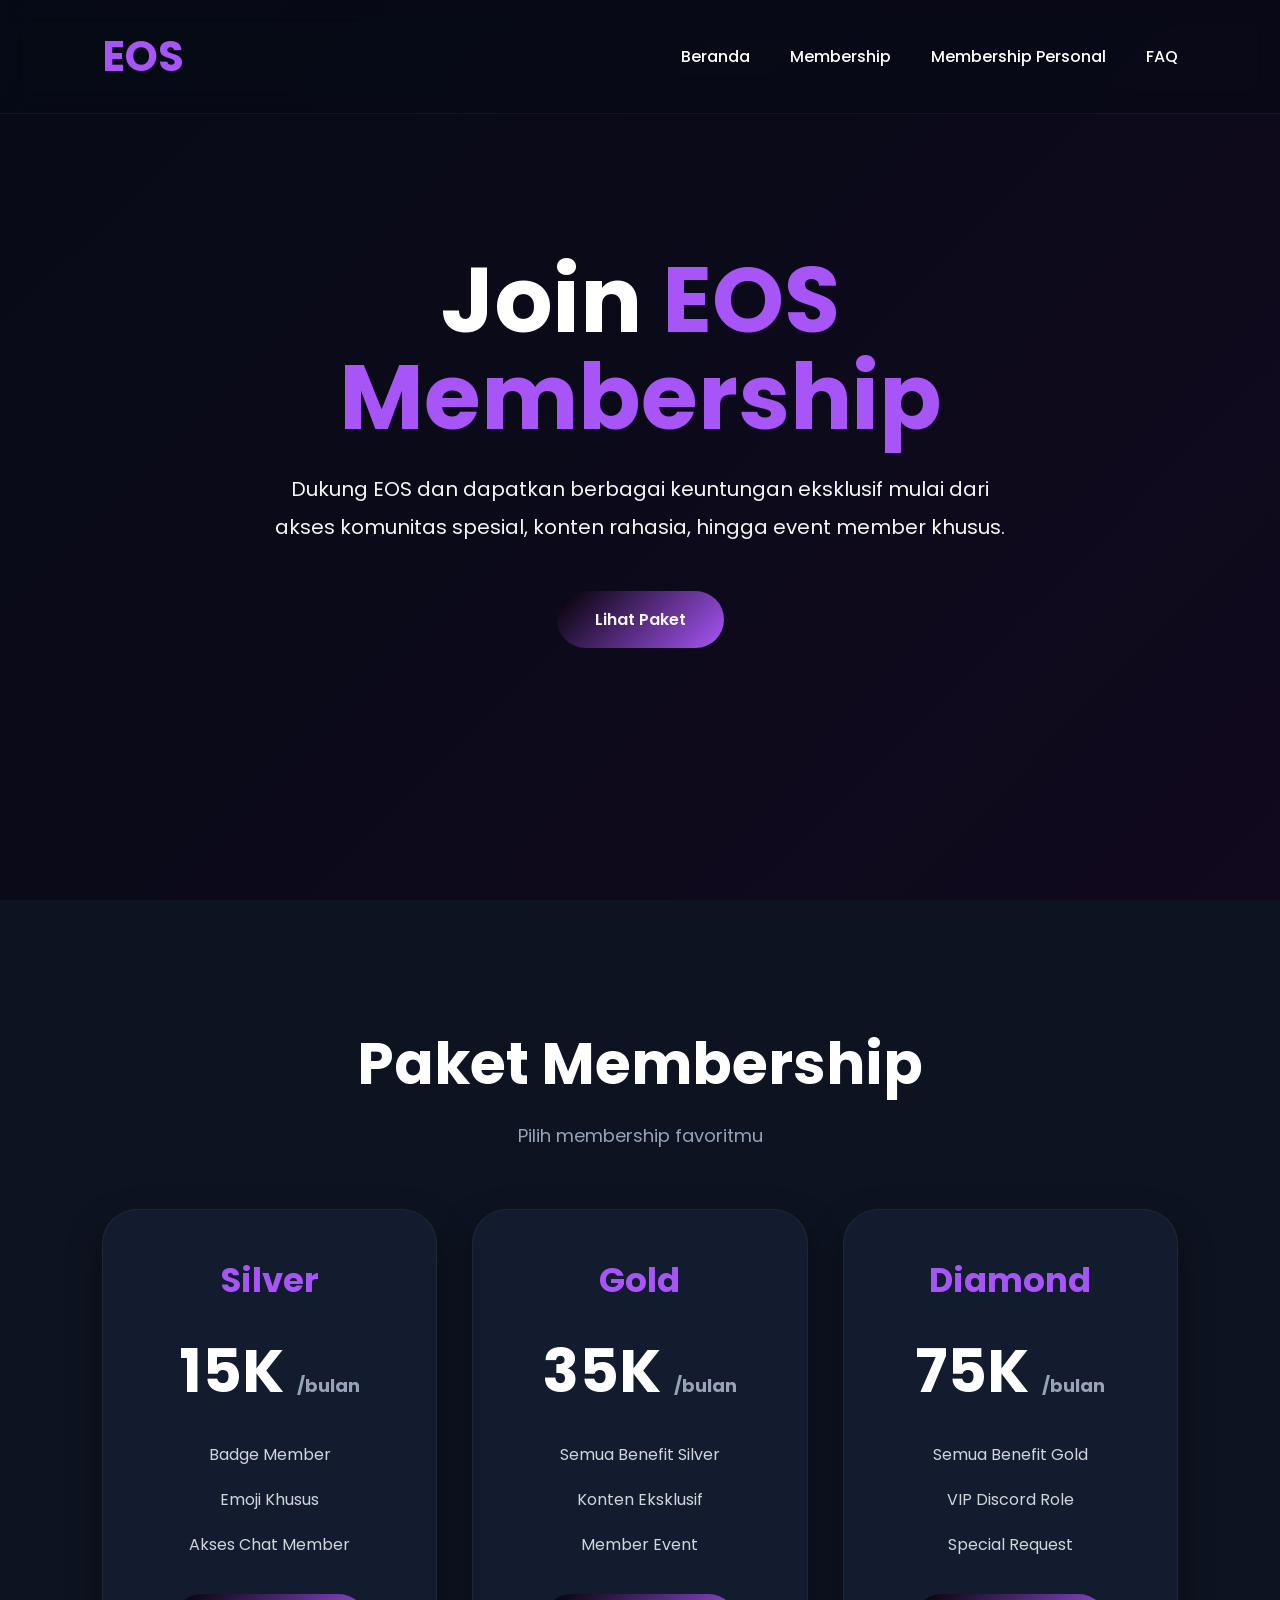
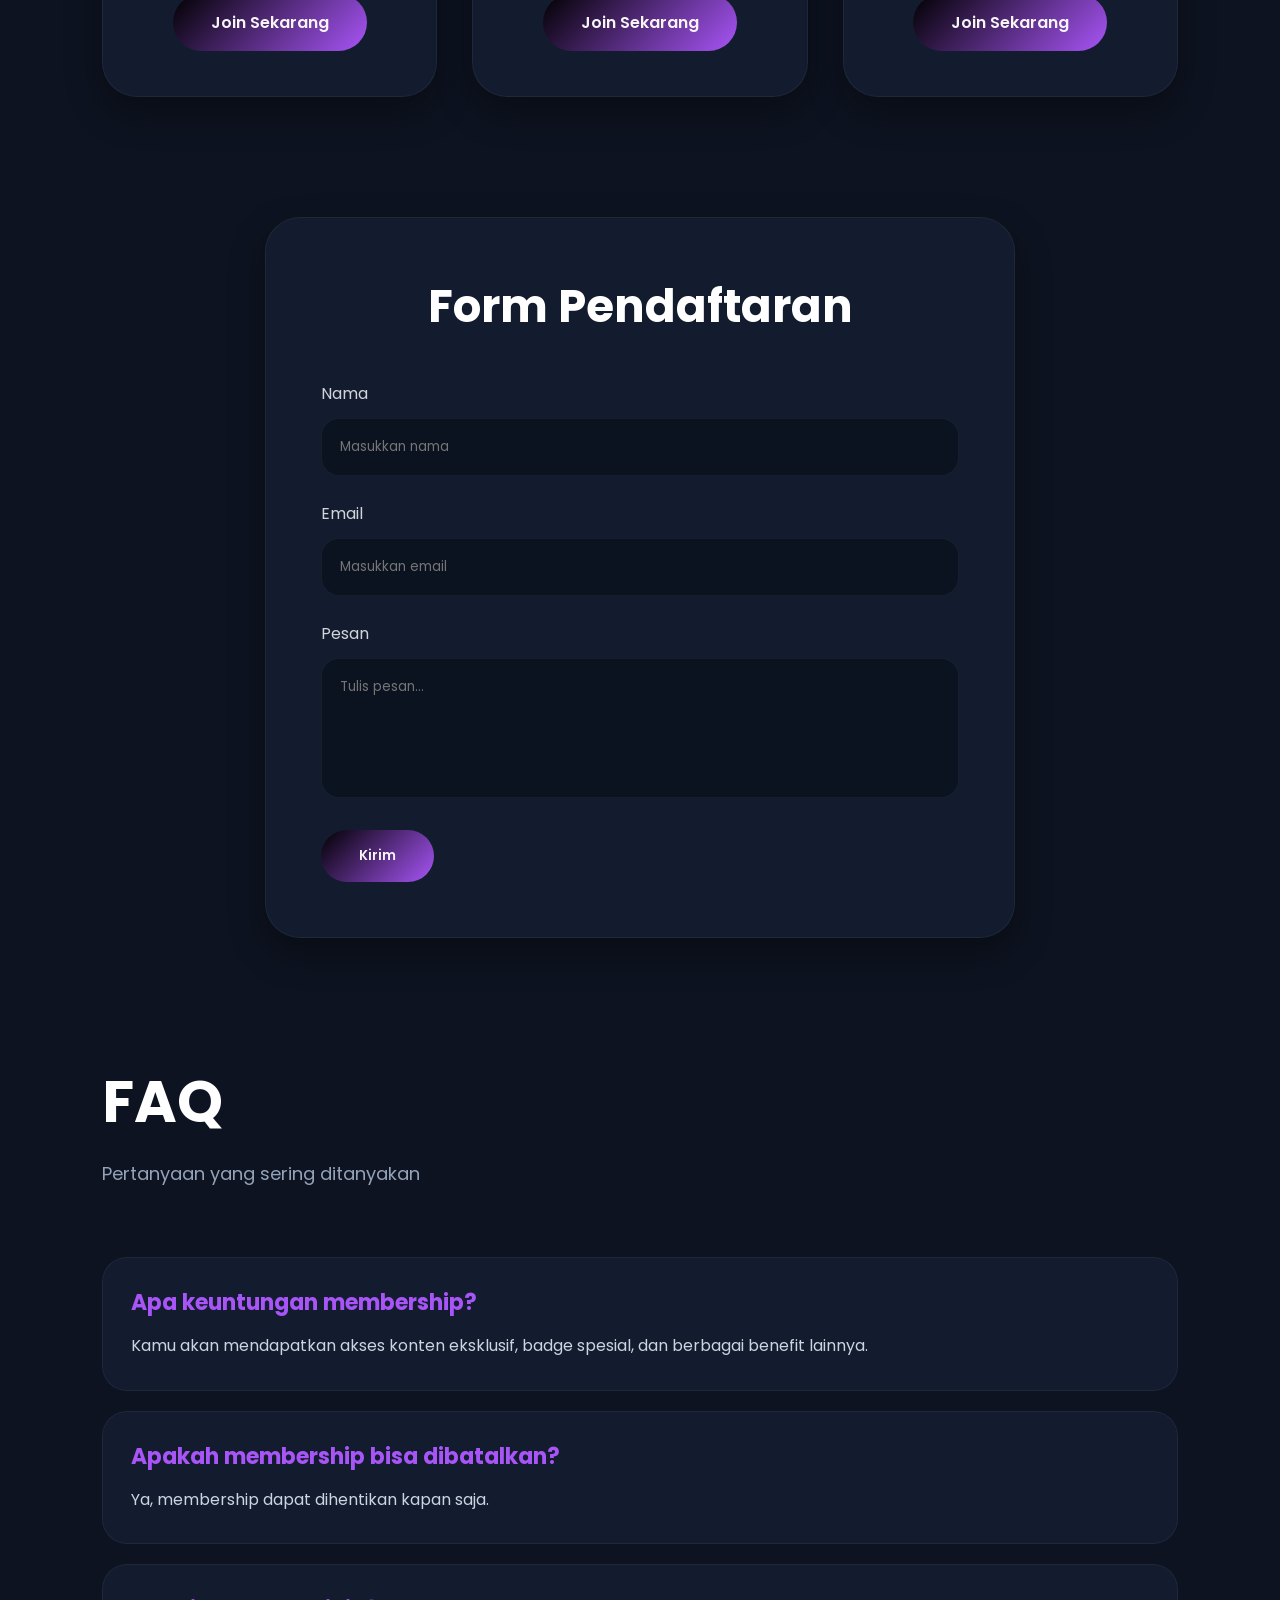
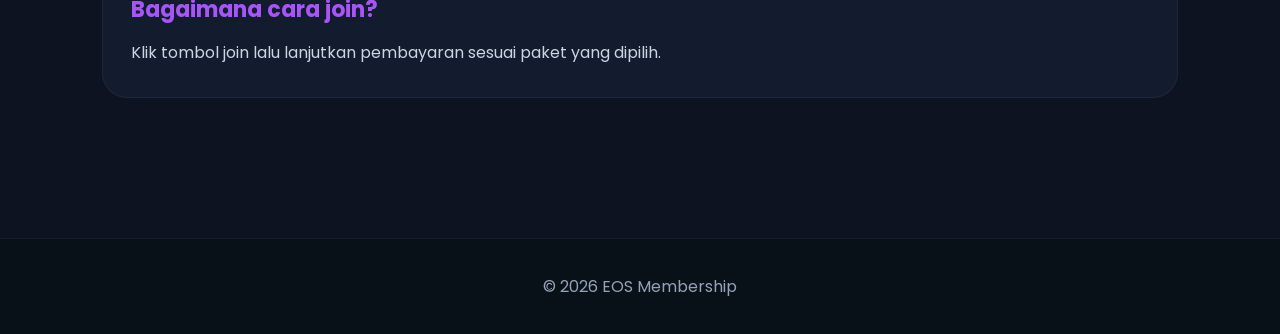
==== index.html @ 1a1ff576 "Rename Membership.html to index.html" ====
<!DOCTYPE html>
<html lang="id">
<head>
    <meta charset="UTF-8">
    <meta name="viewport" content="width=device-width, initial-scale=1.0">

    <title>EOS Membership</title>

    <link rel="stylesheet" href="Membership.css">
    <link rel="preconnect" href="https://fonts.googleapis.com">
    <link href="https://fonts.googleapis.com/css2?family=Poppins:wght@300;400;500;600;700&display=swap" rel="stylesheet">
</head>

<body>
    <nav>
        <div class="logo">
            EOS
        </div>

        <ul>
            <li>
                <a href="EON.html">Beranda</a></li>
            </li>
            <li>
                <a href="Membership.html">Membership</a>
            </li>
            <li>
                <a href="Membership Personal.html">Membership Personal</a>
            </li>
            <li>
                <a href="#faq">FAQ</a>
            </li>
        </ul>
    </nav>


    <section class="hero">
        <video
            class="hero-video"
            autoplay
            muted
            loop
            playsinline
            preload="auto">
            <source src="assets/videos/EOS Video.mp4" type="video/mp4">
        </video>
        <div class="hero-overlay"></div>
        <div class="hero-text">
            <h1>
                Join <span>EOS Membership</span>
            </h1>
            <p>
                Dukung EOS dan dapatkan berbagai keuntungan eksklusif
                mulai dari akses komunitas spesial, konten rahasia,
                hingga event member khusus.
            </p>
            <a href="#membership" class="btn">
                Lihat Paket
            </a>
        </div>
    </section>


    <section class="membership" id="membership">
        <div class="section-title">
            <h2>
                Paket Membership
            </h2>
            <p>
                Pilih membership favoritmu
            </p>
        </div>
        <div class="membership-container">

            <div class="membership-card">
                <h3>
                    Silver
                </h3>
                <div class="membership-price">
                    15K <span>/bulan</span>
                </div>
                <ul>
                    <li>Badge Member</li>
                    <li>Emoji Khusus</li>
                    <li>Akses Chat Member</li>
                </ul>
                <a href="#" class="btn">
                    Join Sekarang
                </a>
            </div>

            <div class="membership-card">
                <h3>
                    Gold
                </h3>
                <div class="membership-price">
                    35K <span>/bulan</span>
                </div>
                <ul>
                    <li>Semua Benefit Silver</li>
                    <li>Konten Eksklusif</li>
                    <li>Member Event</li>
                </ul>
                <a href="#" class="btn">
                    Join Sekarang
                </a>
            </div>

            <div class="membership-card">
                <h3>
                    Diamond
                </h3>
                <div class="membership-price">
                    75K <span>/bulan</span>
                </div>
                <ul>
                    <li>Semua Benefit Gold</li>
                    <li>VIP Discord Role</li>
                    <li>Special Request</li>
                </ul>
                <a href="#" class="btn">
                    Join Sekarang
                </a>
            </div>
        </div>
    </section>

    <section class="membership-form-section">
        <div class="membership-form">
            <h2>
                Form Pendaftaran
            </h2>
            <form id="membershipForm">
                <div class="input-box">
                    <label>
                        Nama
                    </label>
                    <input
                        type="text"
                        id="nama"
                        placeholder="Masukkan nama"
                        required>
                </div>

                <div class="input-box">
                    <label>
                        Email
                    </label>
                    <input
                        type="email"
                        id="email"
                        placeholder="Masukkan email"
                        required>
                </div>

                <div class="input-box">
                    <label>
                        Pesan
                    </label>
                    <textarea
                        id="pesan"
                        placeholder="Tulis pesan..."
                        required></textarea>
                </div>

                <button type="submit" class="btn">
                    Kirim
                </button>
            </form>
        </div>
    </section>


    <section class="faq" id="faq">
        <div class="section-title">
            <h2>
                FAQ
            </h2>
            <p>
                Pertanyaan yang sering ditanyakan
            </p>
        </div>

        <div class="membership-faq">
            <div class="faq-item">
                <h4>
                    Apa keuntungan membership?
                </h4>
                <p>
                    Kamu akan mendapatkan akses konten eksklusif,
                    badge spesial, dan berbagai benefit lainnya.
                </p>
            </div>

            <div class="faq-item">
                <h4>
                    Apakah membership bisa dibatalkan?
                </h4>
                <p>
                    Ya, membership dapat dihentikan kapan saja.
                </p>
            </div>

            <div class="faq-item">
                <h4>
                    Bagaimana cara join?
                </h4>
                <p>
                    Klik tombol join lalu lanjutkan pembayaran
                    sesuai paket yang dipilih.
                </p>
            </div>
        </div>
    </section>
    
    <div id="notif" class="notif">
        Pendaftaran berhasil!
    </div>

    <footer>
        © 2026 EOS Membership
    </footer>

    <script src="Membership.js"></script>

</body>
</html>
---- Membership.css ----
*{
    margin:0;
    padding:0;
    box-sizing:border-box;
    font-family:'Poppins', sans-serif;
}
html{
    scroll-behavior:smooth;
}
body{
    background:linear-gradient(135deg,#070b16,#12091f,#1b1029);
    color:white;
    overflow-x:hidden;
}



nav{
    position:fixed;
    top:0;
    left:0;
    width:100%;
    display:flex;
    justify-content:space-between;
    align-items:center;
    padding:25px 8%;
    background:rgba(5,10,20,0.45);
    backdrop-filter:blur(14px);
    border-bottom:1px solid rgba(255,255,255,0.05);
    z-index:1000;
}
.logo{
    font-size:42px;
    font-weight:700;
    color:#a855f7;
}
nav ul{
    display:flex;
    align-items:center;
    gap:40px;
    list-style:none;
}
nav ul li a{
    text-decoration:none;
    color:white;
    font-weight:500;
    transition:0.3s;
}
nav ul li a:hover{
    color:#a855f7;
}



.btn{
    display:inline-flex;
    justify-content:center;
    align-items:center;
    padding:16px 38px;
    border-radius:50px;
    background:linear-gradient(135deg,black,#a855f7);
    color:whitesmoke;
    text-decoration:none;
    font-weight:600;
    border:none;
    cursor:pointer;
    transition:0.4s;
}
.btn:hover{
    transform:translateY(-5px);
    box-shadow:0 15px 45px rgba(168,85,247,0.35);
}



.hero{
    position:relative;
    width:100%;
    min-height:100vh;
    display:flex;
    justify-content:center;
    align-items:center;
    text-align:center;
    overflow:hidden;
    padding:0 8%;
}
.hero-video{
    position:absolute;
    top:0;
    left:0;
    width:100%;
    height:100%;
    object-fit:cover;
    z-index:-3;
    filter:
    blur(10px)
    brightness(0.25)
    saturate(1.2);
    transform:scale(1.08);
}
.hero-overlay{
    background:
    linear-gradient(
    135deg,
    #090d18,
    #12091f,
    #1d1033
    );
}



.hero-text{
    width:100%;
    max-width:950px;
    display:flex;
    flex-direction:column;
    align-items:center;
    justify-content:center;
    margin:auto;
    animation:fadeUp 1.2s ease;
}
.hero-text h1{
    font-size:92px;
    line-height:1.05;
    margin-bottom:25px;
    font-weight:700;
    text-align:center;
}
.hero-text span{
    color:#a855f7;;
}
.hero-text p{
    width:100%;
    max-width:760px;
    font-size:20px;
    line-height:1.9;
    color:whitesmoke;
    margin-bottom:45px;
    text-align:center;
}



@keyframes fadeUp{
    from{
        opacity:0;
        transform:translateY(60px);
    }
    to{
        opacity:1;
        transform:translateY(0);
    }

}



.membership{
    padding:120px 8%;
    background:#0d1320;
    text-align:center;
}
.section-title{
    margin-bottom:60px;
}
.section-title h2{
    font-size:58px;
    margin-bottom:15px;
}
.section-title p{
    font-size:18px;
    color:#94a3b8;
}



.membership-container{
    display:grid;
    grid-template-columns:repeat(3,1fr);
    gap:35px;
}

.membership-card{
    background:#131c2e;
    padding:45px 35px;
    border-radius:35px;
    border:1px solid rgba(255,255,255,0.05);
    transition:0.4s;
    box-shadow:
    0 15px 35px rgba(0,0,0,0.35);
}
.membership-card:hover{
    transform:translateY(-12px);
    border-color:rgba(168,85,247,0.4);
    box-shadow:
    0 25px 50px rgba(0,0,0,0.45),
    0 0 25px (0,217,255,0.1),
}
.membership-card h3{
    font-size:34px;
    margin-bottom:20px;
    color:#a855f7;
}
.membership-price{
    font-size:60px;
    font-weight:700;
    margin-bottom:25px;
}
.membership-price span{
    font-size:18px;
    color:#94a3b8;
}
.membership-card ul{
    list-style:none;
    margin-bottom:35px;
}
.membership-card ul li{
    margin:16px 0;
    color:#d1d5db;
    line-height:1.8;
}



.membership-form-section{
    padding:0 8% 120px;
    background:#0d1320;
}
.membership-form{
    max-width:750px;
    margin:auto;
    background:#131c2e;
    padding:55px;
    border-radius:35px;
    border:1px solid rgba(255,255,255,0.05);
    box-shadow:
    0 15px 35px rgba(0,0,0,0.35);
}
.membership-form h2{
    text-align:center;
    margin-bottom:40px;
    font-size:45px;
}
.input-box{
    margin-bottom:25px;
}
.input-box label{
    display:block;
    margin-bottom:12px;
    color:#d1d5db;
}
.input-box input,
.input-box textarea{
    width:100%;
    padding:18px;
    border:none;
    outline:none;
    border-radius:18px;
    background:#0b1220;
    color:white;
    border:1px solid rgba(255,255,255,0.05);
}
.input-box textarea{
    height:140px;
    resize:none;
}



.faq{
    padding:0 8% 120px;
    background:#0d1320;
}
.membership-faq{
    margin-top:70px;
}
.faq-item{
    background:#131c2e;
    padding:28px;
    border-radius:25px;
    margin-bottom:20px;
    border:1px solid rgba(255,255,255,0.05);
    transition:0.3s;
}
.faq-item:hover{
    border-color:rgba(168,85,247,0.4);
}
.faq-item h4{
    font-size:22px;
    color:#a855f7;
    margin-bottom:12px;
}
.faq-item p{
    color:#cbd5e1;
    line-height:1.9;
}



footer{
    padding:35px;
    text-align:center;
    background:#081018;
    color:#94a3b8;
    border-top:1px solid rgba(255,255,255,0.05);
}



@media(max-width:1100px){
.membership-container{
    grid-template-columns:1fr;
}
.hero-text h1{
    font-size:70px;
}
}
@media(max-width:700px){
nav{
    padding:20px 6%;
}
nav ul{
    gap:20px;
}
.logo{
    font-size:34px;
}
.hero{
    padding:0 6%;
}
.hero-text h1{
    font-size:52px;
}
.hero-text p{
    font-size:16px;
}
.section-title h2{
    font-size:42px;
}
.membership-form{
    padding:35px 25px;
}
.membership-form h2{
    font-size:36px;
}
.membership-price{
    font-size:48px;
}
.btn{
    padding:14px 28px;
}
}

.notif{
    position: fixed;
    top: 20px;
    right: 20px;
    background: linear-gradient(135deg,#7b2ff7,#a855f7);
    color: white;
    padding: 15px 25px;
    border-radius: 15px;
    font-size: 16px;
    font-weight: 600;
    box-shadow: 0 10px 30px rgba(168,85,247,.4);
    opacity: 0;
    visibility: hidden;
    transform: translateY(-20px);
    transition: .3s;
    z-index: 9999;
}

.notif.show{
    opacity: 1;
    visibility: visible;
    transform: translateY(0);
}
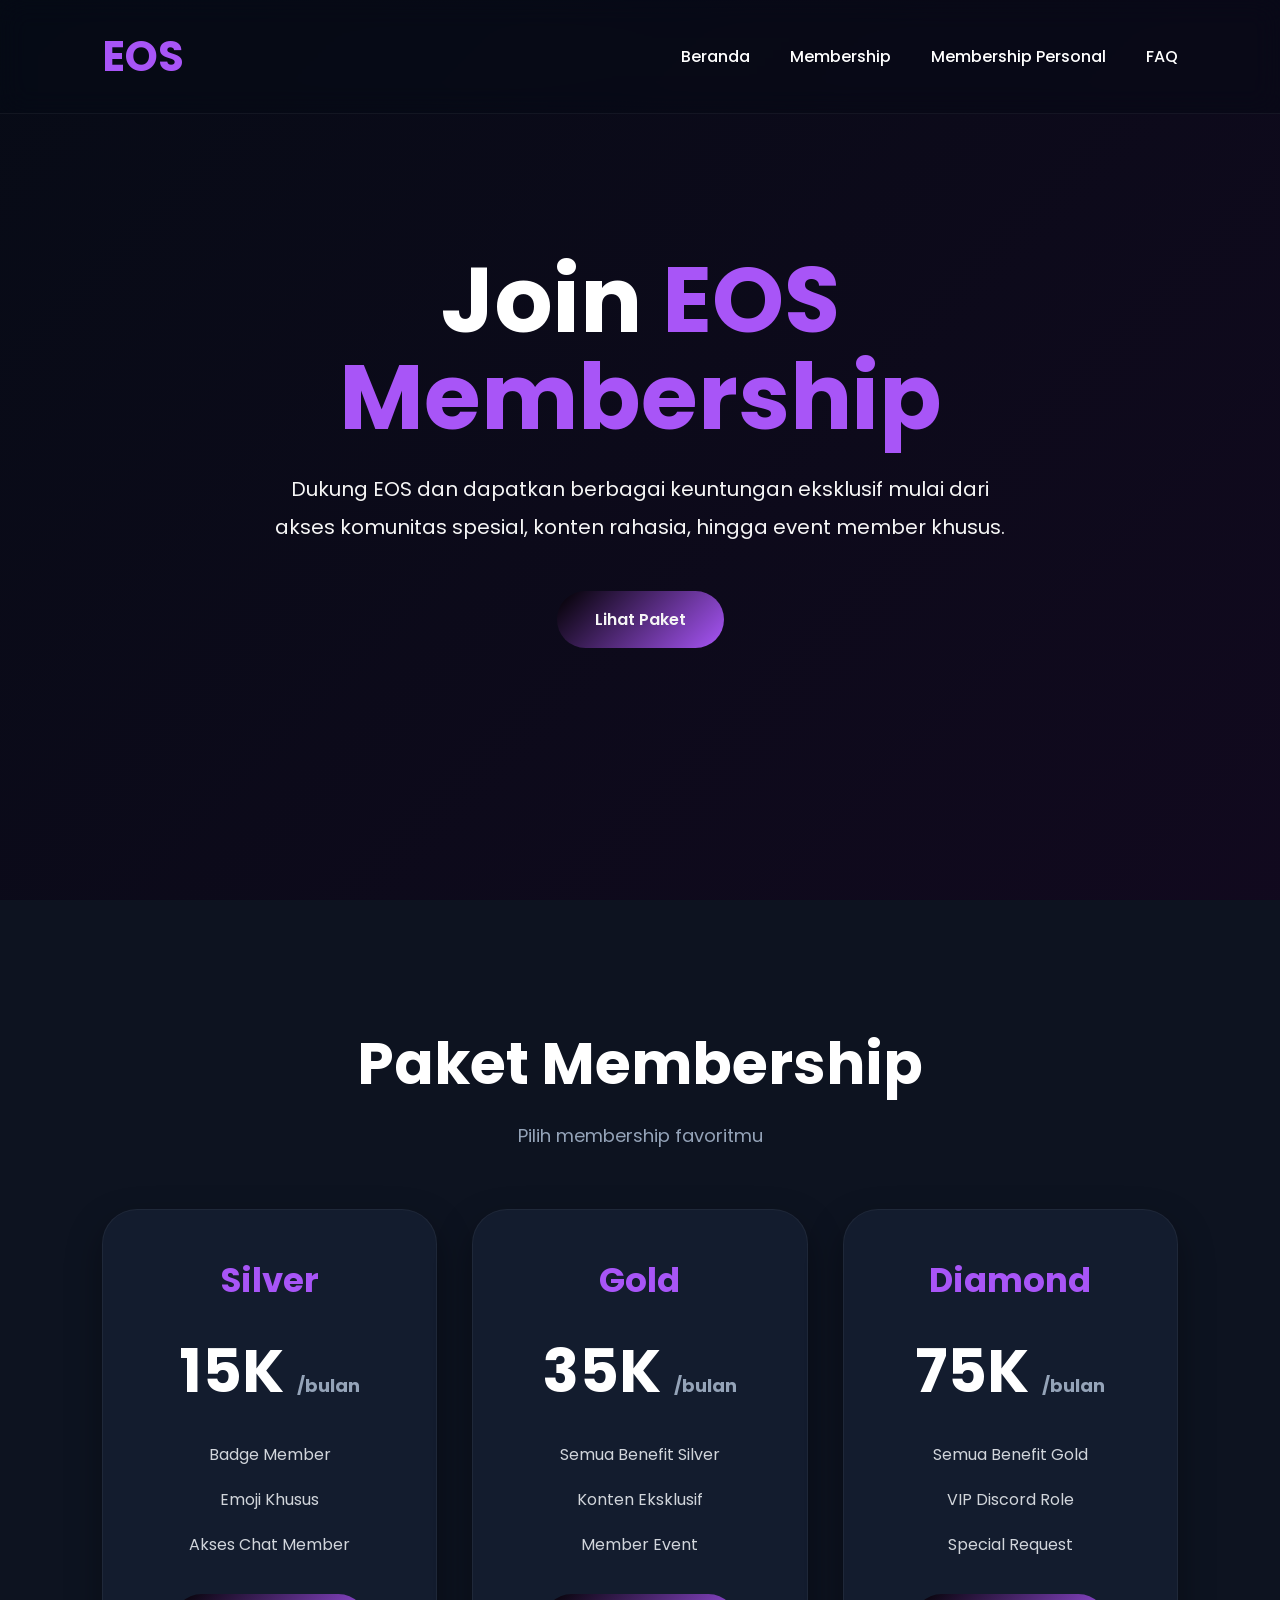
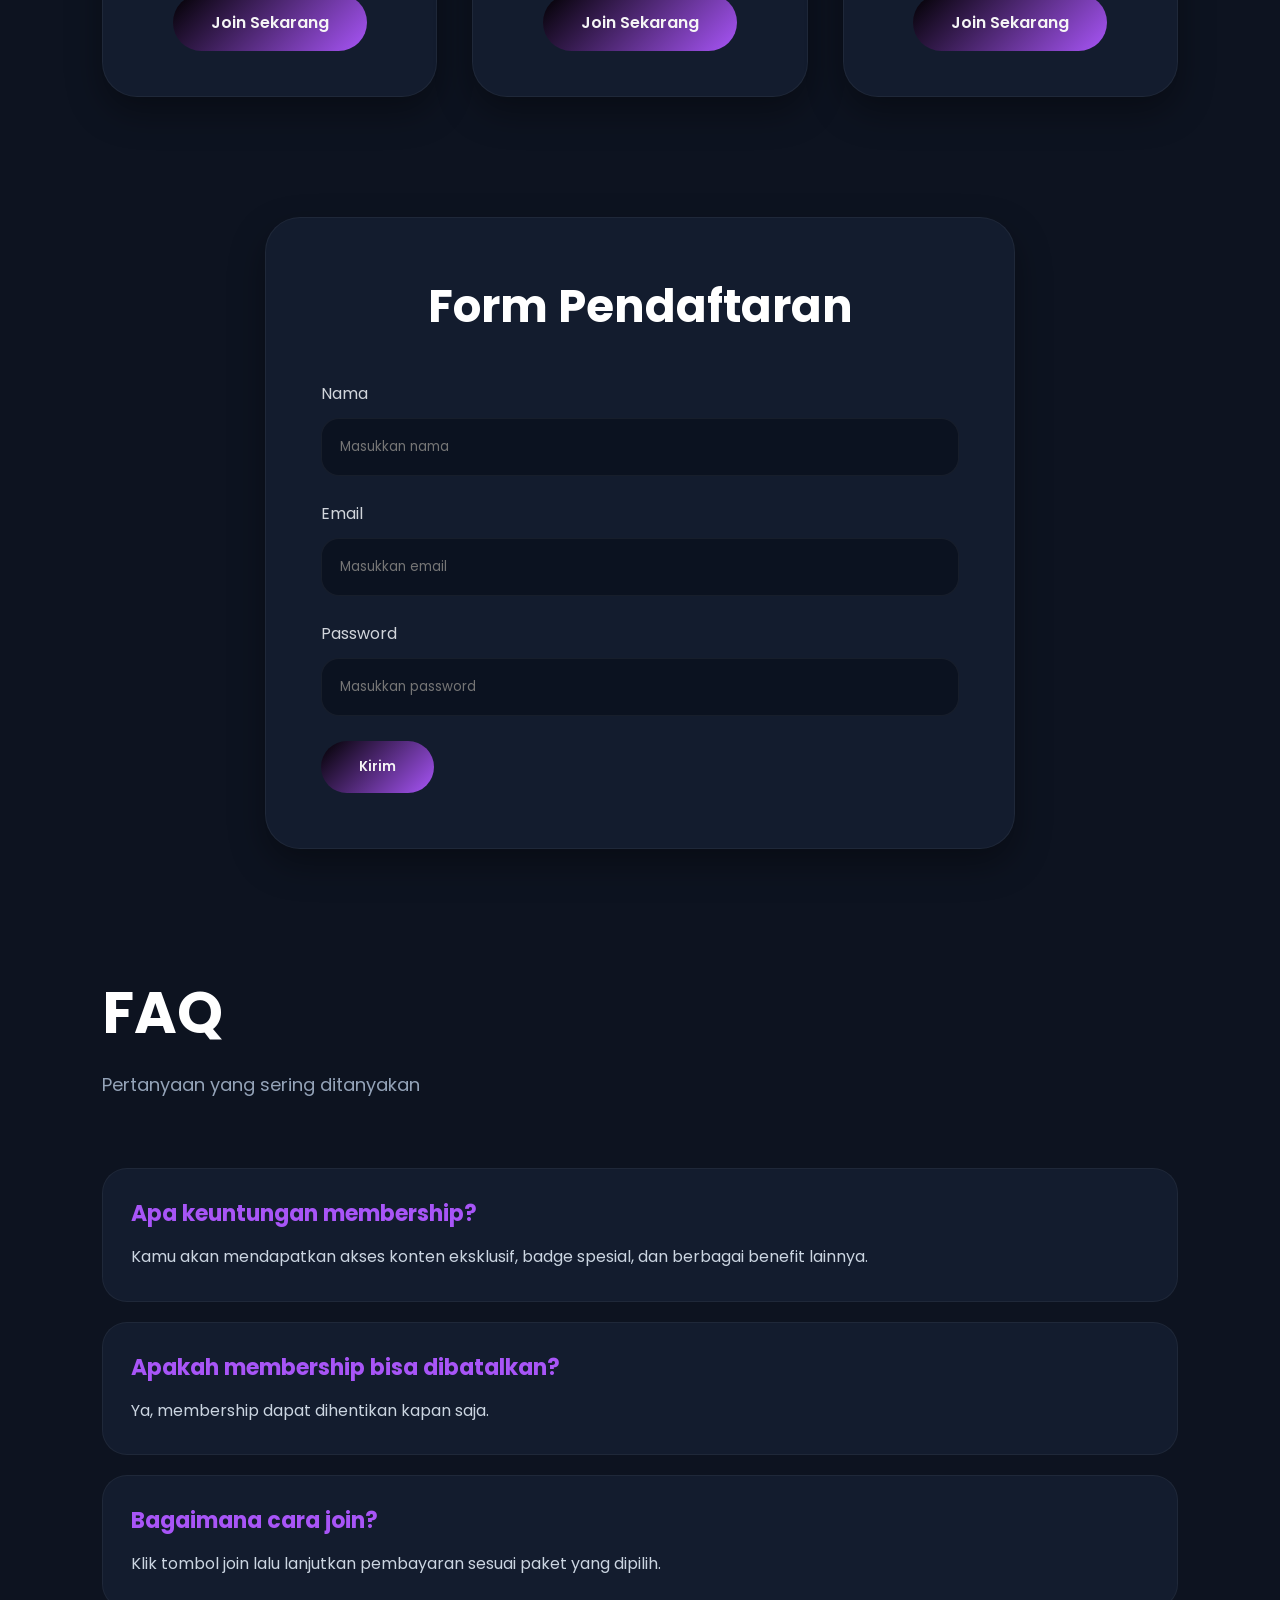
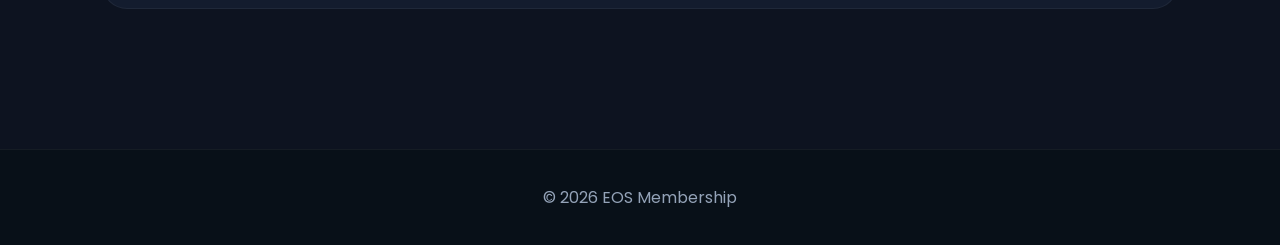
==== commit e13f6b29: "Update index.html" ====
--- a/index.html
+++ b/index.html
@@ -155,12 +155,13 @@
 
                 <div class="input-box">
                     <label>
-                        Pesan
+                        Password
                     </label>
-                    <textarea
-                        id="pesan"
-                        placeholder="Tulis pesan..."
-                        required></textarea>
+                    <input
+                        type="password"
+                        id="password"
+                        placeholder="Masukkan password"
+                        required>
                 </div>
 
                 <button type="submit" class="btn">
